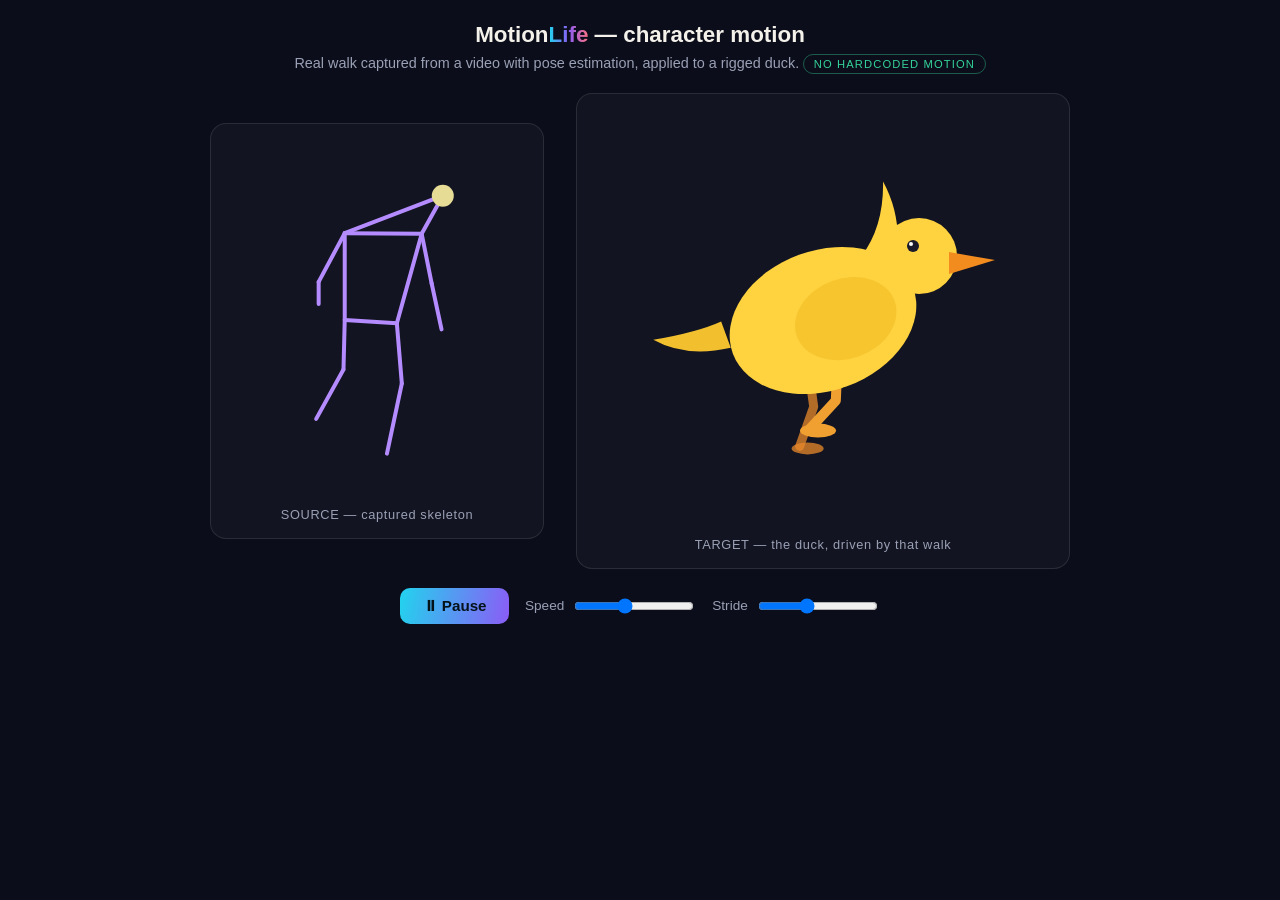
==== duck-walk.html @ 80f2ea9d "Character motion: real walk (pose estimation) drives a rigged duck - service/pose_extract.py: extrac" ====
<!DOCTYPE html>
<html lang="en">
<head>
<meta charset="UTF-8">
<meta name="viewport" content="width=device-width, initial-scale=1.0">
<title>MotionLife — Character Motion (duck walking)</title>
<style>
  body{margin:0;background:#0b0d1a;color:#f4f1ea;font-family:-apple-system,Segoe UI,Helvetica,sans-serif;
       display:flex;flex-direction:column;align-items:center;min-height:100vh}
  header{padding:1.4rem;text-align:center}
  h1{margin:0;font-size:1.4rem;font-weight:800}
  h1 .g{background:linear-gradient(90deg,#22d3ee,#8b5cf6,#fb7185);-webkit-background-clip:text;background-clip:text;color:transparent}
  p{margin:.4rem 0 0;color:#9aa0b5;font-size:.9rem}
  .stage{display:flex;gap:2rem;flex-wrap:wrap;justify-content:center;align-items:center}
  .panel{background:rgba(255,255,255,.03);border:1px solid rgba(255,255,255,.1);border-radius:16px;padding:1rem}
  .cap{text-align:center;color:#9aa0b5;font-size:.8rem;margin-top:.4rem;letter-spacing:.05em}
  svg{display:block}
  .controls{margin:1.2rem;display:flex;gap:1rem;align-items:center}
  button{background:linear-gradient(100deg,#22d3ee,#8b5cf6);border:none;color:#04121a;font-weight:700;
         padding:.6rem 1.4rem;border-radius:10px;cursor:pointer;font-size:.95rem}
  label{color:#9aa0b5;font-size:.85rem;display:flex;align-items:center;gap:.5rem}
  input[type=range]{width:120px}
  .badge{font-size:.7rem;letter-spacing:.1em;text-transform:uppercase;color:#34d399;border:1px solid rgba(52,211,153,.4);
         padding:.2rem .6rem;border-radius:999px}
</style>
</head>
<body>
  <header>
    <h1>Motion<span class="g">Life</span> — character motion</h1>
    <p>Real walk captured from a video with pose estimation, applied to a rigged duck. <span class="badge">no hardcoded motion</span></p>
  </header>

  <div class="stage">
    <div class="panel">
      <svg id="skel" width="300" height="360" viewBox="0 0 300 360"></svg>
      <div class="cap">SOURCE — captured skeleton</div>
    </div>
    <div class="panel">
      <svg id="duck" width="460" height="420" viewBox="0 0 460 420"></svg>
      <div class="cap">TARGET — the duck, driven by that walk</div>
    </div>
  </div>

  <div class="controls">
    <button id="play">⏸ Pause</button>
    <label>Speed <input id="speed" type="range" min="0.3" max="2" step="0.1" value="1"></label>
    <label>Stride <input id="stride" type="range" min="0.6" max="1.6" step="0.05" value="1"></label>
  </div>

<script>
const SVGNS="http://www.w3.org/2000/svg";
let POSE=null, J={};
const skel=document.getElementById('skel'), duck=document.getElementById('duck');

// ---- build the duck rig once (body/head/wing + two articulated legs) ----
function el(tag,attrs){const e=document.createElementNS(SVGNS,tag);for(const k in attrs)e.setAttribute(k,attrs[k]);return e;}
// legs drawn first (behind body)
const legFar = el('polyline',{fill:'none',stroke:'#e8892b',"stroke-width":9,"stroke-linecap":"round","stroke-linejoin":"round",opacity:.75});
const footFar= el('ellipse',{fill:'#e8892b',rx:16,ry:6,opacity:.75});
const legNear= el('polyline',{fill:'none',stroke:'#f0a030',"stroke-width":10,"stroke-linecap":"round","stroke-linejoin":"round"});
const footNear=el('ellipse',{fill:'#f0a030',rx:18,ry:7});
duck.append(legFar,footFar,legNear,footNear);
// body group (bobs/tilts)
const body=el('g',{});
body.append(
  el('ellipse',{cx:0,cy:0,rx:96,ry:70,fill:'#ffd23f'}),                 // body
  el('path',{d:'M -96 -6 q -46 -6 -70 -34 q 44 8 70 6 Z',fill:'#f2c02e'}),// tail (back-left)
  el('ellipse',{cx:22,cy:6,rx:52,ry:40,fill:'#f7c62f'}),                // wing
  el('path',{d:'M 44 -40 q 42 -18 60 -70 q 6 40 -14 78 Z',fill:'#ffd23f'})// neck
);
// head group (child of body-ish; we place absolutely)
const head=el('g',{});
head.append(
  el('circle',{cx:0,cy:0,r:38,fill:'#ffd23f'}),
  el('path',{d:'M 30 -4 l 46 8 l -46 14 Z',fill:'#f28c1e'}),            // beak
  el('circle',{cx:-6,cy:-10,r:6,fill:'#1a1a2a'}),                       // eye
  el('circle',{cx:-8,cy:-12,r:2,fill:'#fff'})
);
duck.append(body,head);

// ---- skeleton preview bones ----
const BONES=[["l_sho","r_sho"],["l_sho","l_hip"],["r_sho","r_hip"],["l_hip","r_hip"],
  ["l_sho","l_elb"],["l_elb","l_wri"],["r_sho","r_elb"],["r_elb","r_wri"],
  ["l_hip","l_knee"],["l_knee","l_ank"],["r_hip","r_knee"],["r_knee","r_ank"],
  ["nose","l_sho"],["nose","r_sho"]];
const skelLines=BONES.map(()=>el('line',{stroke:'#b48cff',"stroke-width":4,"stroke-linecap":"round"}));
const skelHead=el('circle',{r:11,fill:'#e6dc96'});
skel.append(...skelLines,skelHead);

// ---- animation ----
let t0=performance.now(), playing=true, meanHipY=0, meanNoseY=0;
document.getElementById('play').onclick=()=>{playing=!playing;document.getElementById('play').textContent=playing?'⏸ Pause':'▶ Play';if(playing){t0=performance.now();req();}};
const spd=()=>parseFloat(document.getElementById('speed').value);
const strd=()=>parseFloat(document.getElementById('stride').value);

function frameAt(t){const n=POSE.frames.length;const f=(t*POSE.fps)%n;return POSE.frames[Math.floor(f)];}

function mid(a,b){return [(a[0]+b[0])/2,(a[1]+b[1])/2];}

function draw(){
  const t=(performance.now()-t0)/1000*spd();
  const f=frameAt(t);
  // ---- skeleton preview (normalized → panel) ----
  const SX=x=>60+x*180, SY=y=>30+y*300;
  BONES.forEach((b,i)=>{const a=f[J[b[0]]],c=f[J[b[1]]];skelLines[i].setAttribute('x1',SX(a[0]));skelLines[i].setAttribute('y1',SY(a[1]));skelLines[i].setAttribute('x2',SX(c[0]));skelLines[i].setAttribute('y2',SY(c[1]));});
  const nose=f[J.nose];skelHead.setAttribute('cx',SX(nose[0]));skelHead.setAttribute('cy',SY(nose[1]));

  // ---- drive the duck ----
  const hipC=mid(f[J.l_hip],f[J.r_hip]);
  const shoC=mid(f[J.l_sho],f[J.r_sho]);
  const bodyCx=230, baseY=210;
  const bob=(hipC[1]-meanHipY)*150;               // vertical body bob from real hip
  const tilt=Math.atan2(shoC[1]-hipC[1], (shoC[0]-hipC[0])||0.001);
  const bodyCy=baseY+bob;
  body.setAttribute('transform',`translate(${bodyCx} ${bodyCy}) rotate(${(tilt*180/Math.PI+ -90).toFixed(1)*0.12})`);
  // head placed forward-up of body, bobbing with nose
  const headX=bodyCx+96, headY=bodyCy-64+(nose[1]-meanNoseY)*60;
  head.setAttribute('transform',`translate(${headX} ${headY})`);

  // legs: map each human leg (hip→knee→ankle) under the duck, scaled
  const LEG=170*strd(), hipY=bodyCy+52;
  function leg(hip,knee,ank,anchorX,line,foot){
    const h=f[J[hip]],k=f[J[knee]],a=f[J[ank]];
    const hx=bodyCx+anchorX, hy=hipY;
    const kx=hx+(k[0]-h[0])*LEG, ky=hy+(k[1]-h[1])*LEG;
    const ax=hx+(a[0]-h[0])*LEG, ay=hy+(a[1]-h[1])*LEG;
    line.setAttribute('points',`${hx},${hy} ${kx},${ky} ${ax},${ay}`);
    foot.setAttribute('cx',ax+8); foot.setAttribute('cy',ay+2);
  }
  leg('r_hip','r_knee','r_ank',-14,legFar,footFar);   // far leg
  leg('l_hip','l_knee','l_ank', 14,legNear,footNear); // near leg
  if(playing) req();
}
function req(){requestAnimationFrame(draw);}

fetch('assets/motion/walk-pose.json').then(r=>r.json()).then(d=>{
  POSE=d; d.joints.forEach((n,i)=>J[n]=i);
  // mean hip/nose y for bob centering
  let sh=0,sn=0;for(const f of d.frames){sh+=(f[J.l_hip][1]+f[J.r_hip][1])/2;sn+=f[J.nose][1];}
  meanHipY=sh/d.frames.length; meanNoseY=sn/d.frames.length;
  req();
}).catch(e=>{document.querySelector('header p').textContent='Could not load walk-pose.json — run via http:// (localhost:8000)';});
</script>
</body>
</html>
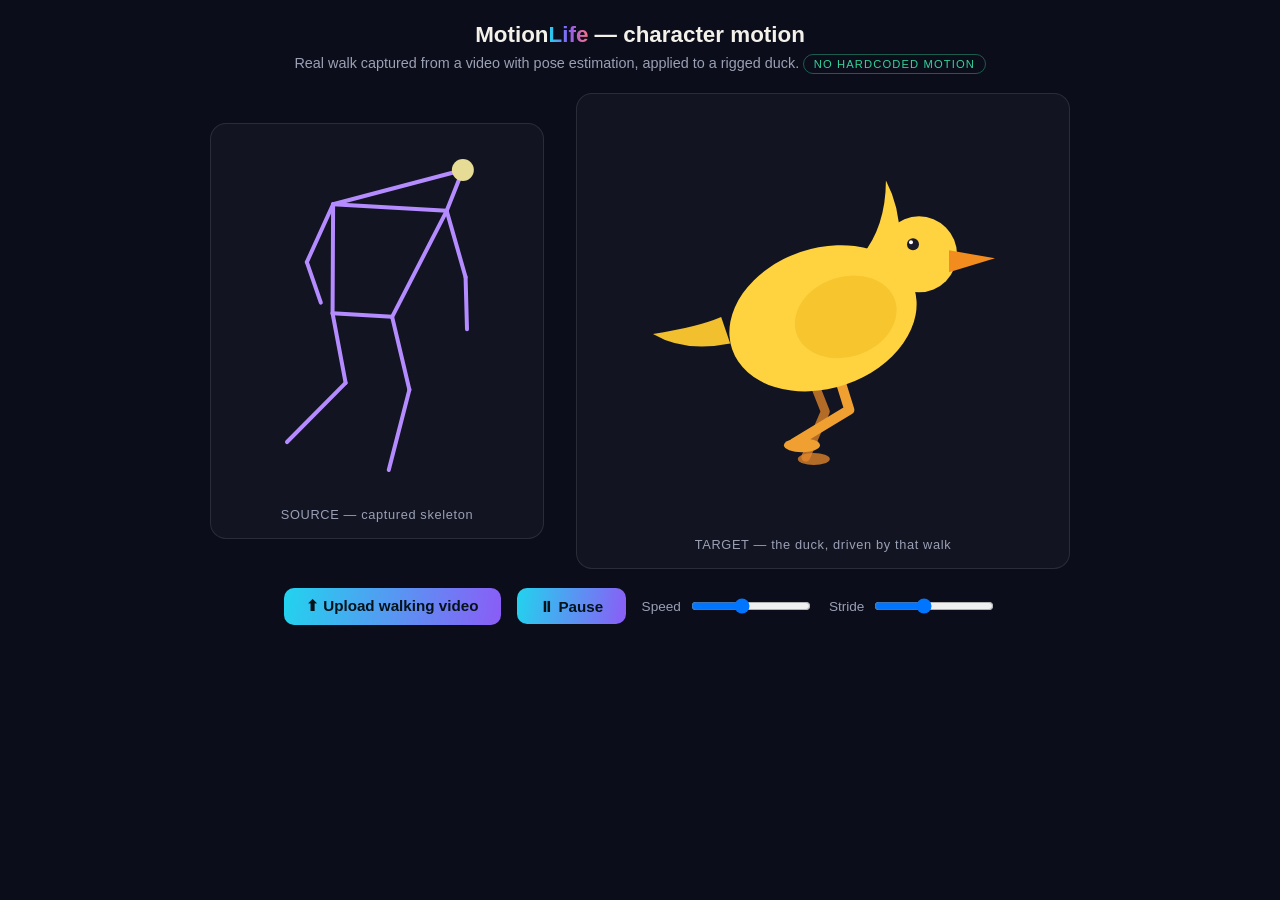
==== commit 3dfa0c0a: "Character motion: upload a walking video -> extract -> drive the duck live - service/pose_server.py:" ====
--- a/duck-walk.html
+++ b/duck-walk.html
@@ -42,10 +42,13 @@
   </div>
 
   <div class="controls">
+    <button id="upload">⬆ Upload walking video</button>
+    <input id="file" type="file" accept="video/*" hidden>
     <button id="play">⏸ Pause</button>
     <label>Speed <input id="speed" type="range" min="0.3" max="2" step="0.1" value="1"></label>
     <label>Stride <input id="stride" type="range" min="0.6" max="1.6" step="0.05" value="1"></label>
   </div>
+  <div id="ustatus" style="color:#9aa0b5;font-size:.85rem;min-height:1.2em"></div>
 
 <script>
 const SVGNS="http://www.w3.org/2000/svg";
@@ -133,13 +136,36 @@
 }
 function req(){requestAnimationFrame(draw);}
 
-fetch('assets/motion/walk-pose.json').then(r=>r.json()).then(d=>{
-  POSE=d; d.joints.forEach((n,i)=>J[n]=i);
-  // mean hip/nose y for bob centering
-  let sh=0,sn=0;for(const f of d.frames){sh+=(f[J.l_hip][1]+f[J.r_hip][1])/2;sn+=f[J.nose][1];}
-  meanHipY=sh/d.frames.length; meanNoseY=sn/d.frames.length;
-  req();
-}).catch(e=>{document.querySelector('header p').textContent='Could not load walk-pose.json — run via http:// (localhost:8000)';});
+function loadPose(d){
+  POSE={joints:d.joints, fps:d.fps, frames:d.frames.filter(f=>f)};
+  J={}; d.joints.forEach((n,i)=>J[n]=i);
+  let sh=0,sn=0; for(const f of POSE.frames){sh+=(f[J.l_hip][1]+f[J.r_hip][1])/2; sn+=f[J.nose][1];}
+  meanHipY=sh/POSE.frames.length; meanNoseY=sn/POSE.frames.length;
+  t0=performance.now(); if(playing) req();
+}
+
+fetch('assets/motion/walk-pose.json').then(r=>r.json()).then(loadPose)
+  .catch(()=>{document.querySelector('header p').textContent='Could not load walk-pose.json — run via http:// (localhost:8000)';});
+
+// ---- upload a walking video → extract motion → drive the duck ----
+const POSE_SVC = 'http://127.0.0.1:8770/extract';
+const ust = document.getElementById('ustatus');
+document.getElementById('upload').onclick=()=>document.getElementById('file').click();
+document.getElementById('file').onchange=async (e)=>{
+  const f=e.target.files[0]; if(!f) return;
+  ust.textContent='Uploading & extracting motion with MediaPipe… (first run downloads the model, ~10–20s)';
+  try{
+    const resp=await fetch(POSE_SVC,{method:'POST',body:f});
+    const d=await resp.json();
+    if(d.error) throw new Error(d.error);
+    if(!d.detected){ ust.textContent='No person detected in that clip — try a clear, full-body walking video.'; return; }
+    loadPose(d);
+    ust.textContent=`✓ Extracted a walk from "${f.name}" — ${d.detected}/${d.total} frames. The duck now walks like your video.`;
+  }catch(err){
+    ust.textContent='Could not reach the pose service. Start it:  service/pose_server.py  (port 8770). '+err.message;
+  }
+  e.target.value='';
+};
 </script>
 </body>
 </html>
